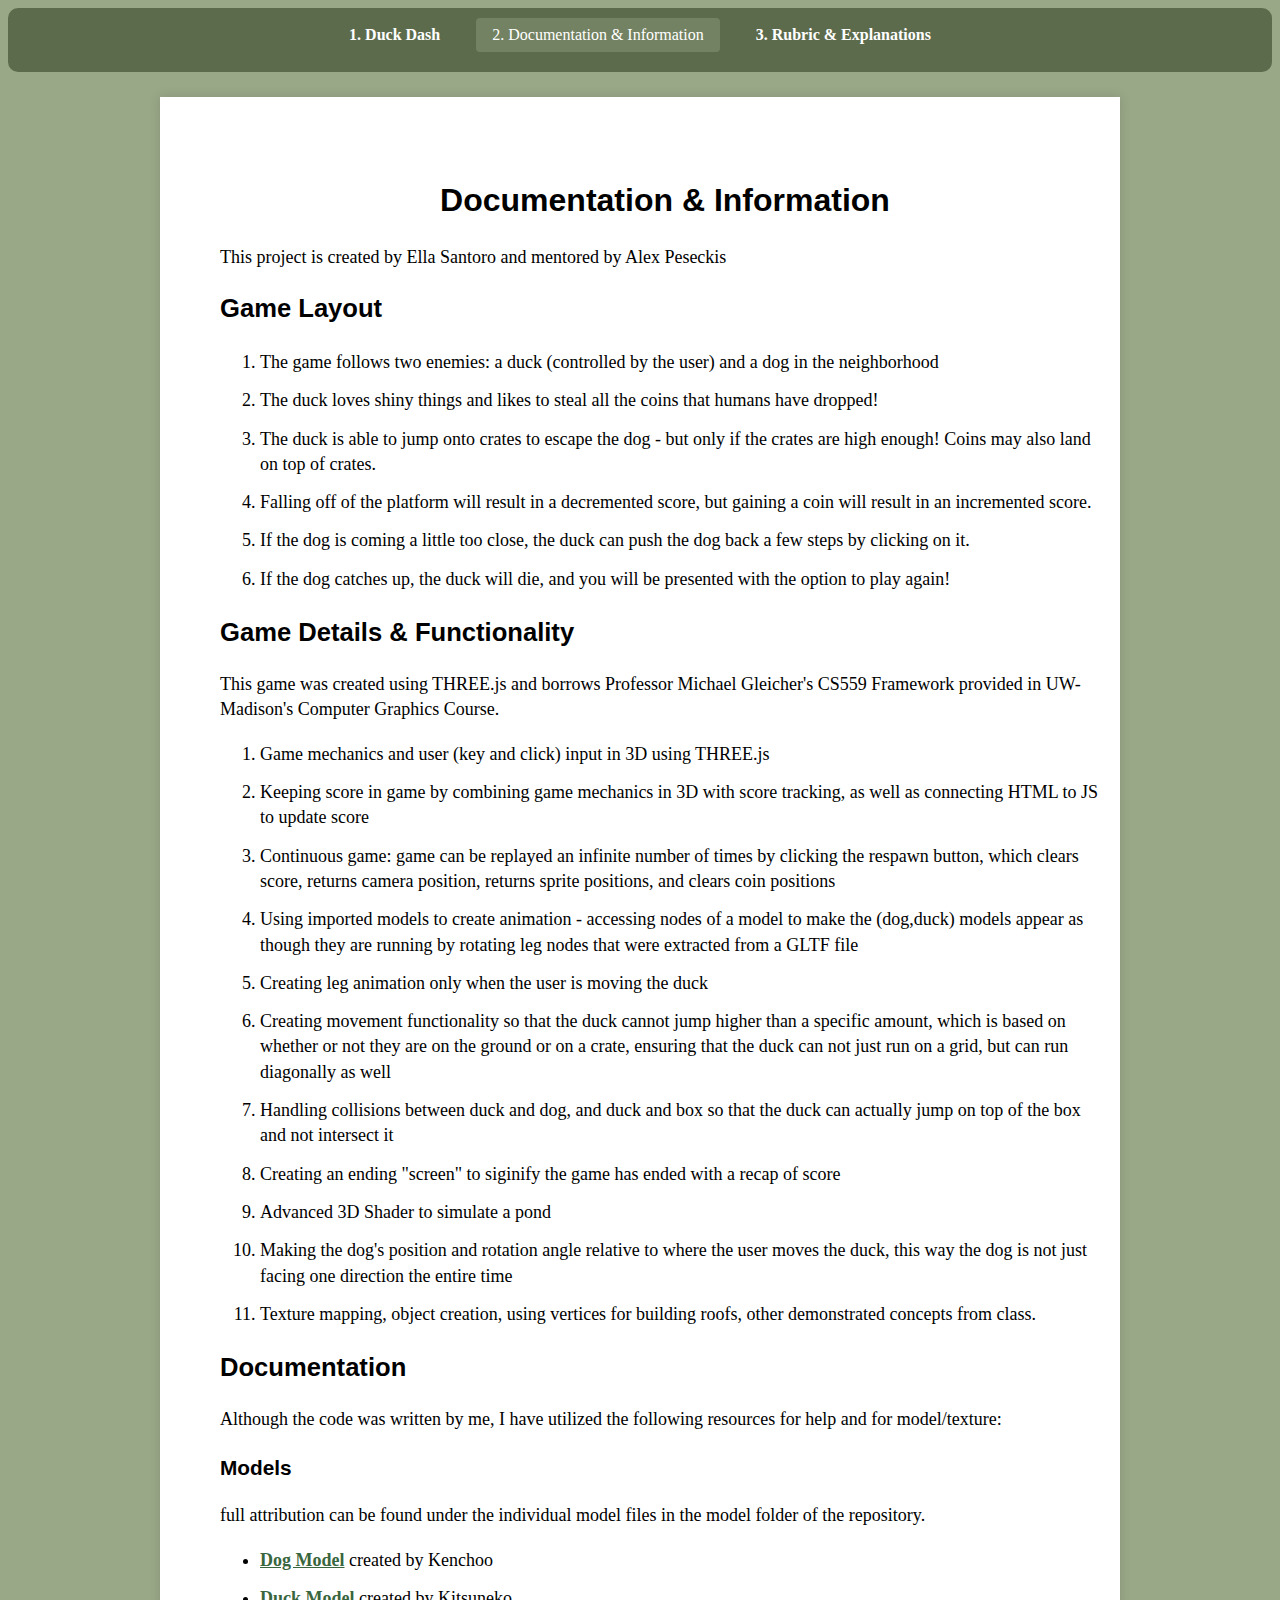
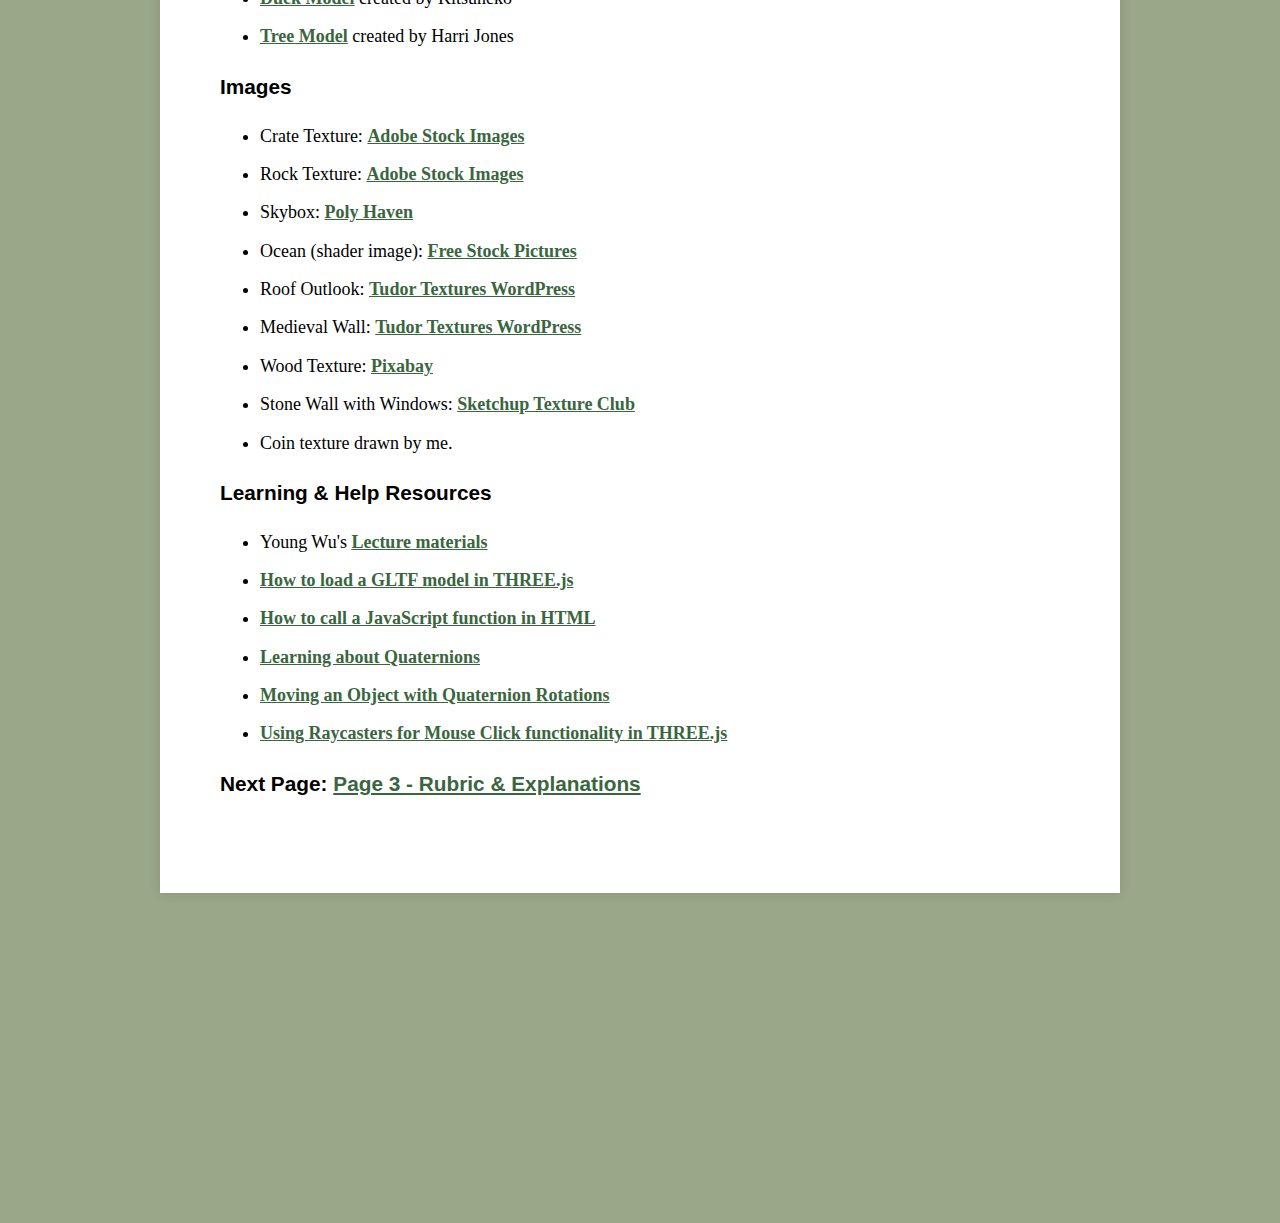
==== docs/2/index.html @ 1a682fab "updated css styles & js files accordingly" ====
<!DOCTYPE html>
<html>

<!-- CS559 Workbook Pages - page content &copy; 2021, Michael Gleicher -->
<!-- This page is part of a Workbook developed for the 
    CS559 Computer Graphics Class at the University of Wisconsin
    https://graphics.cs.wisc.edu/Courses/559-sp2021/ -->

<head>
    <meta name="generator" content="Hugo 0.121.1">
    <meta charset="UTF-8">
    <link rel="stylesheet" href="../../css/workbook.css">
    <script src="../../js/resizeIFrames.js"></script>
</head>

<body>
    <header class="top-nav">
        <nav class="top-nav__menu">
            <ul class="top-nav__list">
                <li class="top-nav__item top-nav__unselected"><a href="../../index.html">1. Duck Dash</a></li>
                <li class="top-nav__item top-nav__selected">2. Documentation & Information</li>
                <li class="top-nav__item top-nav__unselected"><a href="../../docs/3/">3. Rubric & Explanations</a></li>
            </ul>
        </nav>
    </header>
    <div class="container container--outer">
        <div class="maincolumn">


            <main class="main list" role="main">
                <header class="main__header">
                    <h1 class="main__title">Documentation & Information</h1>
                </header>
                <div class="content main__content clearfix">


                    <p>This project is created by Ella Santoro and mentored by Alex Peseckis</p>
                    <h2>Game Layout</h2>
                    <ol>
                        <li>The game follows two enemies: a duck (controlled by the user) and a dog in the neighborhood
                        </li>
                        <li>The duck loves shiny things and likes to steal all the coins that humans have dropped!</li>
                        <li>The duck is able to jump onto crates to escape the dog - but only if the crates are high
                            enough! Coins may
                            also land on top of crates.</li>
                        <li>Falling off of the platform will result in a decremented score, but gaining a coin will
                            result in an incremented score.</li>
                        <li>If the dog is coming a little too close, the duck can push the dog back a few steps by
                            clicking on it.</li>
                        <li>If the dog catches up, the duck will die, and you will be presented with the option to play
                            again!</li>
                    </ol>
                    <h2>Game Details & Functionality</h2>
                    <p>This game was created using THREE.js and borrows Professor Michael Gleicher's CS559 Framework provided in UW-Madison's Computer Graphics Course.
                    </p>
                    <ol>
                        <li>Game mechanics and user (key and click) input in 3D using THREE.js</li>
                        <li>Keeping score in game by combining game mechanics in 3D with score tracking, as well as
                            connecting HTML to JS to update score</li>
                        <li>Continuous game: game can be replayed an infinite number of times by clicking the respawn
                            button, which clears score, returns camera position, returns sprite positions, and clears
                            coin positions</li>
                        <li>Using imported models to create animation - accessing nodes of a model to make the
                            (dog,duck) models appear as though they are running by rotating leg nodes that were
                            extracted from a GLTF file</li>
                        <li>Creating leg animation only when the user is moving the duck</li>
                        <li>Creating movement functionality so that the duck cannot jump higher than a specific amount,
                            which is based on whether or not they are on the ground or on a crate, ensuring that the
                            duck can not just run on a grid, but can run diagonally as well</li>
                        <li>Handling collisions between duck and dog, and duck and box so that the duck can actually
                            jump on top of the box and not intersect it</li>
                        <li>Creating an ending "screen" to siginify the game has ended with a recap of score</li>
                        <li>Advanced 3D Shader to simulate a pond</li>
                        <li>Making the dog's position and rotation angle relative to where the user moves the duck, this
                            way the dog is not just facing one direction the entire time</li>
                        <li>Texture mapping, object creation, using vertices for building roofs, other demonstrated
                            concepts from class.</li>
                        </li>
                    </ol>
                    <h2 id="readings">Documentation</h2>
                    <p>Although the code was written by me, I have utilized the following resources for help and for
                        model/texture:</p>
                    <h3>Models</h3>
                    <p> full attribution can be found under the individual model files in the model folder of the
                        repository.</p>
                    <ul>
                        <li><a href=https://sketchfab.com/3d-models/dog-puppy-72331763040e4314b154f84348fe0957
                                class="link">Dog Model</a> created by Kenchoo </li>
                        <li><a href=https://sketchfab.com/3d-models/duck-b78442de2bc542ef9393608c40664aa1
                                class="link">Duck Model</a> created by Kitsuneko</li>
                        <li><a href=https://sketchfab.com/3d-models/fur-tree-41fa3210e50944eaa489c148e5e2ccc7
                                class="link">Tree Model</a> created by Harri Jones</li>
                    </ul>
                    <h3>Images</h3>
                    <ul>
                        <li>Crate Texture: <a
                                href=https://stock.adobe.com/images/wooden-crate-front-view-cargo-box-texture-3d-illustration/217952517
                                class="link">Adobe Stock Images</a></li>
                        <li>Rock Texture: <a href=https://stock.adobe.com/search?k=rock+texture+seamless
                                class="link">Adobe Stock Images</a></li>
                        <li>Skybox: <a href=https://polyhaven.com/a/wasteland_clouds_puresky class="link">Poly Haven</a>
                        </li>
                        <li>Ocean (shader image): <a href=https://freestocktextures.com/photos-sea/ class="link">Free
                                Stock Pictures</a> </li>
                        <li>Roof Outlook: <a href=https://tastypudding.wordpress.com/2016/10/10/tudor-textures/
                                class="link">Tudor Textures WordPress</a></li>
                        <li>Medieval Wall: <a href=https://tastypudding.wordpress.com/2016/10/10/tudor-textures/
                                class="link">Tudor Textures WordPress</a></li>
                        <li>Wood Texture: <a href=https://pixabay.com/images/search/lighting+wood+material+texture/
                                class="link">Pixabay</a></li>
                        <li>Stone Wall with Windows: <a
                                href=https://www.sketchuptextureclub.com/textures/architecture/buildings/windows/mixed-windows/medieval-windows-texture-seamless-20861
                                class="link">Sketchup Texture Club</a></li>
                        <li> Coin texture drawn by me.</li>
                    </ul>
                    <h3>Learning & Help Resources</h3>
                    <ul>
                        <li>Young Wu's <a href="https://pages.graphics.cs.wisc.edu/559-sp24/" class="link">Lecture
                                materials</a> </li>
                        <li> <a href="https://threejs.org/docs/#examples/en/loaders/GLTFLoader" class="link">How to load
                                a GLTF model in THREE.js</a> </li>
                        <li> <a href="https://blog.hubspot.com/website/call-javascript-function-html" class="link">How
                                to call a JavaScript function in HTML</a> </li>
                        <li> <a href="https://eater.net/quaternions/" class="link">Learning about Quaternions</a> </li>
                        <li> <a href="https://discourse.threejs.org/t/move-object-in-direction-indicated-by-a-vector/44722"
                                class="link">Moving an Object with Quaternion Rotations</a> </li>
                        <li> <a href="https://stackoverflow.com/questions/70455746/three-js-click-event-with-raycaster-and-perspective-camera"
                                class="link">Using Raycasters for Mouse Click functionality in THREE.js</a> </li>

                        </ul>
                    <h3 class="get__started">Next Page:
                        <a href="../../docs/3/">Page 3 - Rubric & Explanations</a>
                    </h3>

                </div>
            </main>

        </div>
    </div>
</body>

</html>
---- css/workbook.css ----
/** choose san-serif or serif for the "main font" **/
/* global setting - everything gets some defaults */
html {
  font-family: Cambria, Georgia, serif;
  background: #99a887;
}

/* make the body */
body {
  padding-bottom: 33vh;
}

h1,
h2,
h3,
h4,
h5,
h6 {
  font-family: Calibri, Helvetica, sans-serif;
}

/* the div surrounding the body parts - float the sidebar next to the content*/
.container {
  background: white;
  position: relative;
  width: 100%;
  max-width: 960px;
  min-width: 600px;
  padding-bottom: 4rem;
  margin: 25px auto;
  box-shadow: 0 0 10px rgba(50, 50, 50, 0.17);
  display: flex;
  flex-wrap: wrap-reverse;
  align-items: center;
}

a {
  color: #39663e
}

/* this is the main body text */
.maincolumn {
  flex-grow: 1;
  flex-shrink: 1;
  flex-basis: 600px;
  justify-content: center;
  margin: 10px;
  margin-left: 60px;
  margin-top: 60px;
  font-size: 1.125rem;
  line-height: 1.4;
  min-width: 0;
}

.maincolumn li {
  padding-top: .1rem;
  padding-bottom: .1rem;
}

.maincolumn li.rubric_item {
  padding-top: 0rem;
  padding-bottom: 0;
  font-size: 1rem;
  line-height: 1.2;
}

.maincolumn h1 {
  font-size: 2rem;
}

.maincolumn h2 {
  font-size: 1.6rem;
}

.maincolumn h3 {
  font-size: 1.3rem;
}

.maincolumn h4 {
  font-size: 1.125rem;
}

.maincolumn h5 {
  font-size: 1.125rem;
}

.maincolumn h6 {
  font-size: 1.125rem;
}

.sidebar {
  border: 2px grey solid;
  border-radius: 5px;
  flex-grow: 0;
  flex-shrink: 0;
  flex-basis: 200px;
  margin: 10px;
  margin-top: 80px;
  margin-left: 0;
  margin-right: auto;
  padding: 5px;
  font-size: .75rem;
  font-family: "Helvetica Narrow", sans-serif;
}

/* make the sidebar menu bulletless */
.Side__List {
  margin: 0;
  list-style-type: none;
  padding-left: 0;
}

.Side__Item {
  margin-left: 0;
  padding: 4px 4px 4px 1rem;
}

.Side__Item a {
  text-decoration: none;
}

.Side__Selected {
  background-color: #42522f;
  color: white;
}

/* make the notes on the side look better */
.Side__Note {
  margin-block-start: 0;
  margin-block-end: 0;
  background-color: lightgrey;
  font-size: 120%;
  padding: 4px 4px 4px;
}

.sidebar h2 {
  margin: 0;
}

.link {
  color: #39663e;
  font-weight: 1000;
}

/* in general, underlined links look terrible, so avoid them */
a:link {
  color: #39663e;
  font-weight: 700;
}

a:hover {
  color: #42522f
}

/* make the "for students" links look better 
   (avoid underlines since they usually have dots in them
   */
.for_students {
  text-decoration: none;
  font-weight: 700;
  font-family: monospace;
}

/* when we want 2 column side by side things for comparison */
.leftright {
  display: flex;
  flex-direction: row;
}

.leftright .left {
  width: 50%;
  margin-right: 5px;
}

.right {
  width: 50%;
  margin-left: 5px;
}

.highlight pre,
.highlight code {
  font-size: 1rem;
  font-family: consolas, monaco, monospace;
  color: #42522f;
  overflow: scroll;
}

/************************************************************************/
/* Making the exercises look right... */
/** We always like to put borders around Canvas and SVG */
canvas {
  border: 2px solid black;
}

svg {
  border: 2px solid black;
}

/** put each example into a box */
.examplebox {
  border: 2px solid black;
  border-radius: 10px;
  padding: 0px 10px 0px 10px;
  margin: 15px 5px 15px 5px;
}

/** make the summaries a little different */
.sumbox {
  border: 2px solid black;
  border-radius: 10px;
  padding: 0px 10px 0px 10px;
  margin: 15px 5px 15px 5px;
}

/** simple box for text */
.simplebox {
  border: 2px solid black;
  padding: 5px 5px 5px 5px;
  margin: 5px 5px 5px 5px;
  width: 500px;
}

.halfbox {
  border: 2px solid black;
  padding: 5px 5px 5px 5px;
  margin: 5px 5px 5px 5px;
  width: 45%;
}

/** a warning box */
.warnbox {
  border: 2px solid darkgoldenrod;
  background-color: #F0E59f;
  padding: 10px;
  margin: 10px;
  width: 80%;
}

/** basic button style so things aren't too ugly */
/* for playing with the buttons */
.basicbutton {
  width: 100px;
  height: 30px;
  border-radius: 5px;
  border: 2px solid black;
  margin: 8px;
  background-color: lightgrey;
}

.basicbutton:hover {
  border: 4px solid black;
}

.basicbutton:active {
  color: white;
  background-color: darkgray;
}

/** very plain tables */
table {
  border-collapse: collapse;
}

table,
th,
td {
  border: 1px solid black;
}

th,
td {
  padding: 3px;
}

li {
  margin-bottom: 10px;
}

/*********************************************/
/* stuff for expand (adapted from book) */
.book-expand {
  margin-top: 1rem;
  margin-bottom: 1rem;
  border: 1px solid #e9ecef;
  border-radius: 0.15rem;
  overflow: hidden;
}

.book-expand .book-expand-head {
  background: #f8f9fa;
  padding: 0.5rem 1rem;
  cursor: pointer;
}

.book-expand .book-expand-content {
  display: none;
  padding: 1rem;
}

.book-expand input[type="checkbox"]:checked+.book-expand-content {
  display: block;
}

.expand__button {
  color: #39663e;
  font-style: italic;
}

.dimbox {
  background-color: #ffd;
  border: 1px solid #bbd;
  margin: 10pt;
  padding: 6pt;
}

.workbook-todo {
  display: grid;
  grid-template-columns: auto 1fr;
  padding: 1rem;
  background-color: #f9d;
  margin-bottom: 1rem;
  font-size: 120%;
  font-family: 'Courier New', Courier, monospace;
}

.workbook-todo>strong,
.workbook-todo>div {
  display: inline-block;
}

.workbook-future {
  display: grid;
  grid-template-columns: auto 1fr;
  padding: 1rem;
  background-color: #9fd;
  margin-bottom: 1rem;
  font-size: 120%;
  font-family: 'Courier New', Courier, monospace;
}

.workbook-future>strong,
.workbook-future>div {
  display: inline-block;
}

.page-rubric-container {
  margin: 1rem 0rem 1rem 0rem;
  padding: 1rem;
  border: 1px solid darkslategray;
  background-color: #a8b895;
}

.page-rubric-grid {
  border: 1px solid darkslategray;
  display: grid;
  grid-template-columns: auto auto 1fr;
}

.page-rubric-grid div {
  border: 1px solid darkslategray;
}

.page-rubric-grid-header {
  padding-top: 0.5rem;
  grid-column: 1 / span 3;
  padding: 0.5rem 0.5rem 0.5rem 0.5rem;
  font-weight: 600;
}

.page-rubric-grid-box {
  grid-column: 1;
  padding: 0.25rem 0.5rem 0.25rem 1.5rem;
  text-align: left;
}

.page-rubric-grid-points {
  grid-column: 2;
  padding: 0.25rem 0.5rem 0.25rem 0.5rem;
  text-align: center;
}

.page-rubric-grid-desc {
  grid-column: 3;
  padding: 0.25rem 0.5rem 0.25rem 0.5rem;
}

.rubric-box-regular {
  background-color: #f0f0f0;
}

.rubric-box-bonus {
  background-color: #e7ffff;
}

.multifigure {
  display: flex;
  flex-wrap: wrap;
  justify-content: center;
}

.multifigure>figure {
  margin: 1rem;
}

.includebox {
  display: flex;
  justify-content: center;
  margin: 0 auto;
  width: 100%;
  max-width: 70%;
}

.includebox iframe {
  width: 100%;
  max-width: 100%;
  height: auto;
  border: none;
}


.expandbox {
  border-radius: 5px;
  background-color: #bbd;
  border: 2px solid black;
  padding: 5px;
}

.post__title {
  text-align: center;
  /* Center the title horizontally */
  margin: 20px 0;
  /* Add vertical spacing */
  font-size: 2.5rem;
  /* Adjust the font size as needed */
}


/* Styles for Top Navigation Bar */
.top-nav {
  display: flex;
  align-items: center;
  justify-content: center;
  background-color: #5d6b4d;
  color: white;
  padding: 10px 20px;
  position: relative;
  border-radius: 10px;
  flex-wrap: wrap;
  /* Allows wrapping on smaller screens */
}

.top-nav__title {
  font-size: 1.5em;
  color: white;
  margin: 0;
  position: absolute;
  left: 20px;
  /* Fixes title to the left */
  white-space: nowrap;
  /* Prevents text from breaking into two lines */
}

/* Center navigation menu */
.top-nav__menu {
  display: flex;
  gap: 20px;
  justify-content: center;
}

/* Hide overflow and wrap elements when screen width is small */
@media (max-width: 600px) {
  .top-nav__title {
    position: static;
    /* Allows title to move inline */
    margin-bottom: 10px;
  }

  .top-nav {
    flex-direction: column;
    align-items: center;
  }
}

.top-nav__list {
  list-style-type: none;
  margin: 0;
  padding: 0;
  display: flex;
  gap: 20px;
}

.top-nav__item {
  font-size: 1em;
}

.top-nav__item a {
  color: white;
  text-decoration: none;
  padding: 8px 16px;
  display: inline-block;
  border-radius: 4px;
}

.top-nav__selected {
  background-color: #738262;
  border-radius: 4px;
  padding: 8px 16px;
  display: inline-block;
}

.top-nav__item a:hover {
  background-color: #738262;
}

.main__title {
  text-align: center;
}
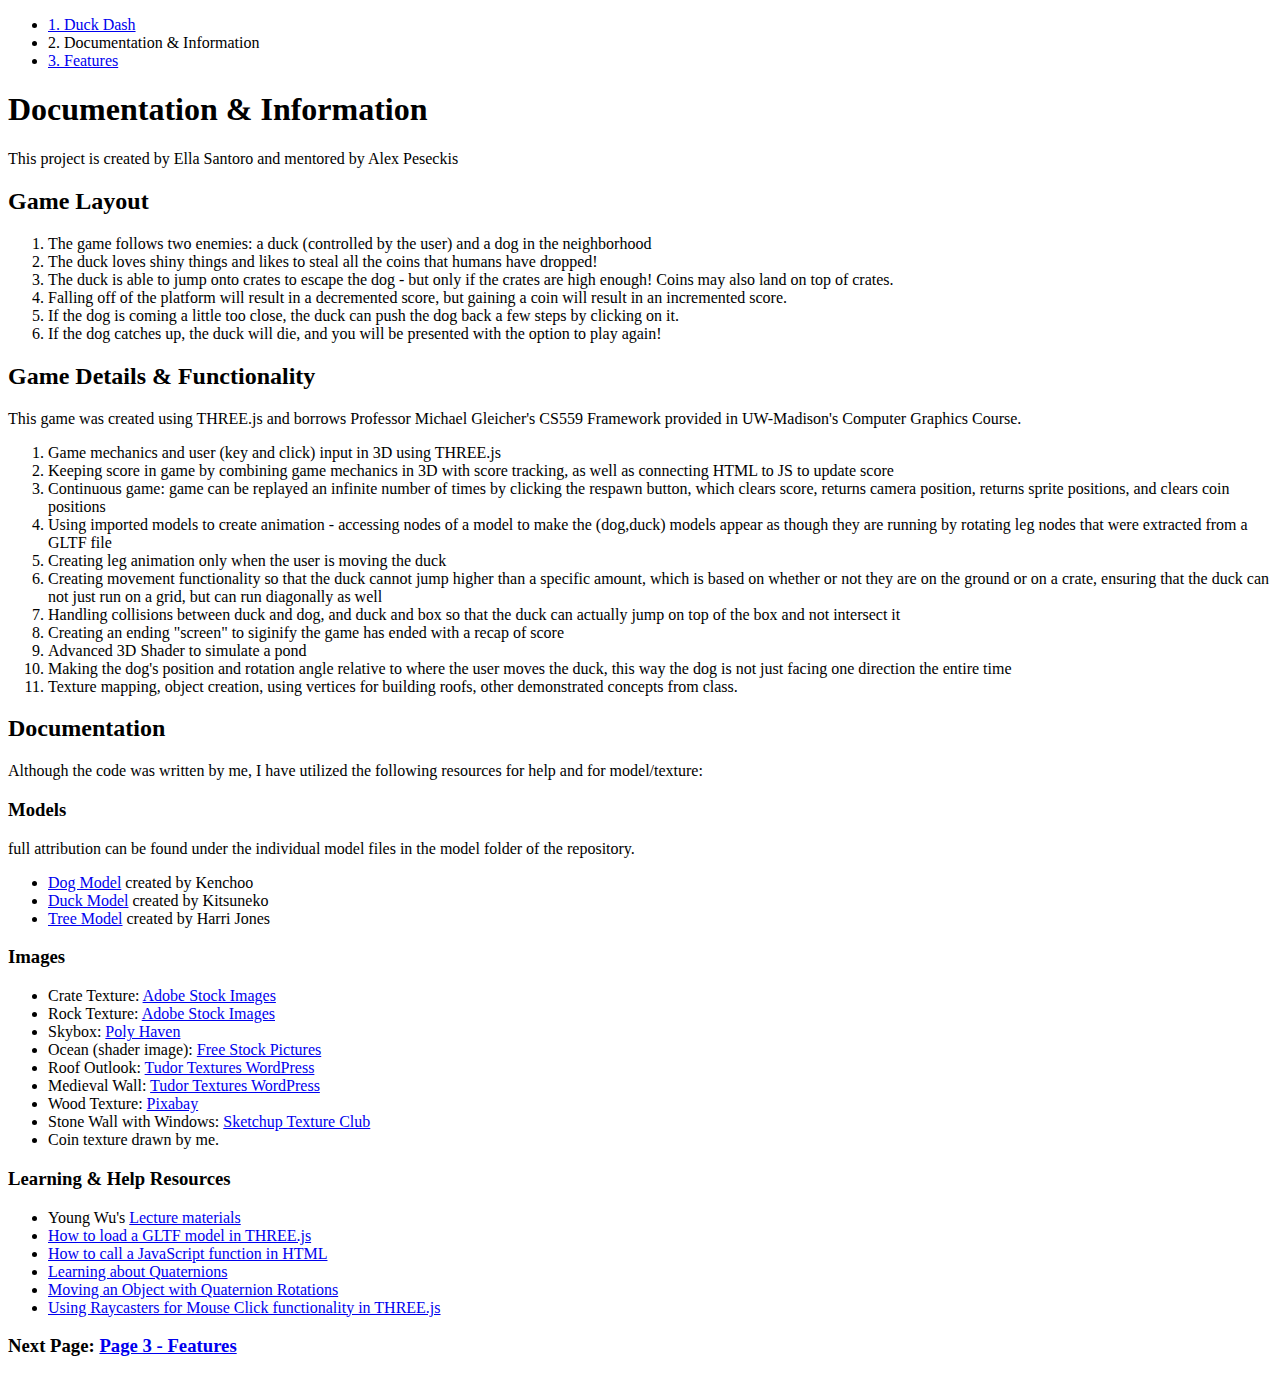
==== commit a3d7fe73: "final debug" ====
--- a/docs/2/index.html
+++ b/docs/2/index.html
@@ -9,17 +9,17 @@
 <head>
     <meta name="generator" content="Hugo 0.121.1">
     <meta charset="UTF-8">
-    <link rel="stylesheet" href="../../css/workbook.css">
-    <script src="../../js/resizeIFrames.js"></script>
+    <link rel="stylesheet" href="./css/workbook.css">
+    <script src="./js/resizeIFrames.js"></script>
 </head>
 
 <body>
     <header class="top-nav">
         <nav class="top-nav__menu">
             <ul class="top-nav__list">
-                <li class="top-nav__item top-nav__unselected"><a href="../../index.html">1. Duck Dash</a></li>
+                <li class="top-nav__item top-nav__unselected"><a href="./index.html">1. Duck Dash</a></li>
                 <li class="top-nav__item top-nav__selected">2. Documentation & Information</li>
-                <li class="top-nav__item top-nav__unselected"><a href="../../docs/3/">3. Rubric & Explanations</a></li>
+                <li class="top-nav__item top-nav__unselected"><a href="./docs/3/">3. Features</a></li>
             </ul>
         </nav>
     </header>
@@ -129,7 +129,7 @@
 
                         </ul>
                     <h3 class="get__started">Next Page:
-                        <a href="../../docs/3/">Page 3 - Rubric & Explanations</a>
+                        <a href="./docs/3/">Page 3 - Features</a>
                     </h3>
 
                 </div>
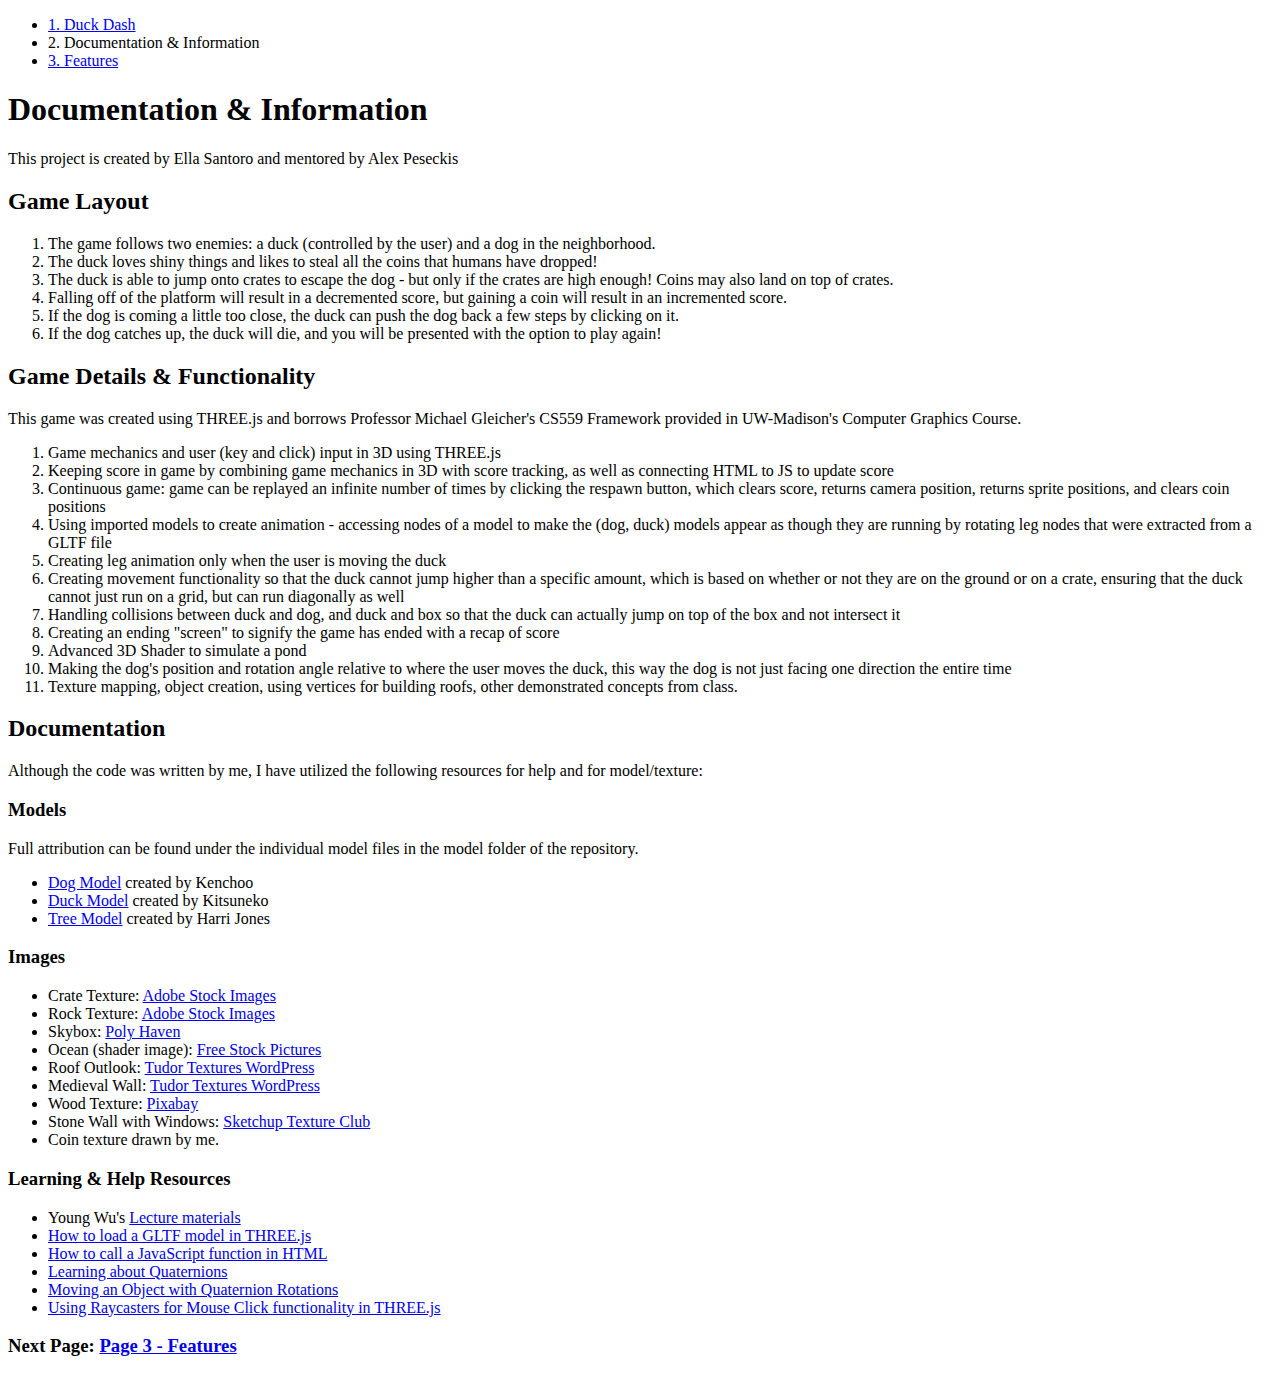
==== commit 445eb64b: "debug" ====
--- a/docs/2/index.html
+++ b/docs/2/index.html
@@ -9,134 +9,87 @@
 <head>
     <meta name="generator" content="Hugo 0.121.1">
     <meta charset="UTF-8">
-    <link rel="stylesheet" href="./css/workbook.css">
-    <script src="./js/resizeIFrames.js"></script>
+    <link rel="stylesheet" href="../css/workbook.css"> <!-- Updated path -->
+    <script src="../js/resizeIFrames.js"></script> <!-- Updated path -->
 </head>
 
 <body>
     <header class="top-nav">
         <nav class="top-nav__menu">
             <ul class="top-nav__list">
-                <li class="top-nav__item top-nav__unselected"><a href="./index.html">1. Duck Dash</a></li>
+                <li class="top-nav__item top-nav__unselected"><a href="../index.html">1. Duck Dash</a></li> <!-- Updated path -->
                 <li class="top-nav__item top-nav__selected">2. Documentation & Information</li>
-                <li class="top-nav__item top-nav__unselected"><a href="./docs/3/">3. Features</a></li>
+                <li class="top-nav__item top-nav__unselected"><a href="./3/index.html">3. Features</a></li> <!-- Updated path -->
             </ul>
         </nav>
     </header>
     <div class="container container--outer">
         <div class="maincolumn">
-
-
             <main class="main list" role="main">
                 <header class="main__header">
                     <h1 class="main__title">Documentation & Information</h1>
                 </header>
                 <div class="content main__content clearfix">
-
-
                     <p>This project is created by Ella Santoro and mentored by Alex Peseckis</p>
                     <h2>Game Layout</h2>
                     <ol>
-                        <li>The game follows two enemies: a duck (controlled by the user) and a dog in the neighborhood
-                        </li>
+                        <li>The game follows two enemies: a duck (controlled by the user) and a dog in the neighborhood.</li>
                         <li>The duck loves shiny things and likes to steal all the coins that humans have dropped!</li>
-                        <li>The duck is able to jump onto crates to escape the dog - but only if the crates are high
-                            enough! Coins may
-                            also land on top of crates.</li>
-                        <li>Falling off of the platform will result in a decremented score, but gaining a coin will
-                            result in an incremented score.</li>
-                        <li>If the dog is coming a little too close, the duck can push the dog back a few steps by
-                            clicking on it.</li>
-                        <li>If the dog catches up, the duck will die, and you will be presented with the option to play
-                            again!</li>
+                        <li>The duck is able to jump onto crates to escape the dog - but only if the crates are high enough! Coins may also land on top of crates.</li>
+                        <li>Falling off of the platform will result in a decremented score, but gaining a coin will result in an incremented score.</li>
+                        <li>If the dog is coming a little too close, the duck can push the dog back a few steps by clicking on it.</li>
+                        <li>If the dog catches up, the duck will die, and you will be presented with the option to play again!</li>
                     </ol>
                     <h2>Game Details & Functionality</h2>
-                    <p>This game was created using THREE.js and borrows Professor Michael Gleicher's CS559 Framework provided in UW-Madison's Computer Graphics Course.
-                    </p>
+                    <p>This game was created using THREE.js and borrows Professor Michael Gleicher's CS559 Framework provided in UW-Madison's Computer Graphics Course.</p>
                     <ol>
                         <li>Game mechanics and user (key and click) input in 3D using THREE.js</li>
-                        <li>Keeping score in game by combining game mechanics in 3D with score tracking, as well as
-                            connecting HTML to JS to update score</li>
-                        <li>Continuous game: game can be replayed an infinite number of times by clicking the respawn
-                            button, which clears score, returns camera position, returns sprite positions, and clears
-                            coin positions</li>
-                        <li>Using imported models to create animation - accessing nodes of a model to make the
-                            (dog,duck) models appear as though they are running by rotating leg nodes that were
-                            extracted from a GLTF file</li>
+                        <li>Keeping score in game by combining game mechanics in 3D with score tracking, as well as connecting HTML to JS to update score</li>
+                        <li>Continuous game: game can be replayed an infinite number of times by clicking the respawn button, which clears score, returns camera position, returns sprite positions, and clears coin positions</li>
+                        <li>Using imported models to create animation - accessing nodes of a model to make the (dog, duck) models appear as though they are running by rotating leg nodes that were extracted from a GLTF file</li>
                         <li>Creating leg animation only when the user is moving the duck</li>
-                        <li>Creating movement functionality so that the duck cannot jump higher than a specific amount,
-                            which is based on whether or not they are on the ground or on a crate, ensuring that the
-                            duck can not just run on a grid, but can run diagonally as well</li>
-                        <li>Handling collisions between duck and dog, and duck and box so that the duck can actually
-                            jump on top of the box and not intersect it</li>
-                        <li>Creating an ending "screen" to siginify the game has ended with a recap of score</li>
+                        <li>Creating movement functionality so that the duck cannot jump higher than a specific amount, which is based on whether or not they are on the ground or on a crate, ensuring that the duck cannot just run on a grid, but can run diagonally as well</li>
+                        <li>Handling collisions between duck and dog, and duck and box so that the duck can actually jump on top of the box and not intersect it</li>
+                        <li>Creating an ending "screen" to signify the game has ended with a recap of score</li>
                         <li>Advanced 3D Shader to simulate a pond</li>
-                        <li>Making the dog's position and rotation angle relative to where the user moves the duck, this
-                            way the dog is not just facing one direction the entire time</li>
-                        <li>Texture mapping, object creation, using vertices for building roofs, other demonstrated
-                            concepts from class.</li>
-                        </li>
+                        <li>Making the dog's position and rotation angle relative to where the user moves the duck, this way the dog is not just facing one direction the entire time</li>
+                        <li>Texture mapping, object creation, using vertices for building roofs, other demonstrated concepts from class.</li>
                     </ol>
                     <h2 id="readings">Documentation</h2>
-                    <p>Although the code was written by me, I have utilized the following resources for help and for
-                        model/texture:</p>
+                    <p>Although the code was written by me, I have utilized the following resources for help and for model/texture:</p>
                     <h3>Models</h3>
-                    <p> full attribution can be found under the individual model files in the model folder of the
-                        repository.</p>
+                    <p>Full attribution can be found under the individual model files in the model folder of the repository.</p>
                     <ul>
-                        <li><a href=https://sketchfab.com/3d-models/dog-puppy-72331763040e4314b154f84348fe0957
-                                class="link">Dog Model</a> created by Kenchoo </li>
-                        <li><a href=https://sketchfab.com/3d-models/duck-b78442de2bc542ef9393608c40664aa1
-                                class="link">Duck Model</a> created by Kitsuneko</li>
-                        <li><a href=https://sketchfab.com/3d-models/fur-tree-41fa3210e50944eaa489c148e5e2ccc7
-                                class="link">Tree Model</a> created by Harri Jones</li>
+                        <li><a href="https://sketchfab.com/3d-models/dog-puppy-72331763040e4314b154f84348fe0957" class="link">Dog Model</a> created by Kenchoo</li>
+                        <li><a href="https://sketchfab.com/3d-models/duck-b78442de2bc542ef9393608c40664aa1" class="link">Duck Model</a> created by Kitsuneko</li>
+                        <li><a href="https://sketchfab.com/3d-models/fur-tree-41fa3210e50944eaa489c148e5e2ccc7" class="link">Tree Model</a> created by Harri Jones</li>
                     </ul>
                     <h3>Images</h3>
                     <ul>
-                        <li>Crate Texture: <a
-                                href=https://stock.adobe.com/images/wooden-crate-front-view-cargo-box-texture-3d-illustration/217952517
-                                class="link">Adobe Stock Images</a></li>
-                        <li>Rock Texture: <a href=https://stock.adobe.com/search?k=rock+texture+seamless
-                                class="link">Adobe Stock Images</a></li>
-                        <li>Skybox: <a href=https://polyhaven.com/a/wasteland_clouds_puresky class="link">Poly Haven</a>
-                        </li>
-                        <li>Ocean (shader image): <a href=https://freestocktextures.com/photos-sea/ class="link">Free
-                                Stock Pictures</a> </li>
-                        <li>Roof Outlook: <a href=https://tastypudding.wordpress.com/2016/10/10/tudor-textures/
-                                class="link">Tudor Textures WordPress</a></li>
-                        <li>Medieval Wall: <a href=https://tastypudding.wordpress.com/2016/10/10/tudor-textures/
-                                class="link">Tudor Textures WordPress</a></li>
-                        <li>Wood Texture: <a href=https://pixabay.com/images/search/lighting+wood+material+texture/
-                                class="link">Pixabay</a></li>
-                        <li>Stone Wall with Windows: <a
-                                href=https://www.sketchuptextureclub.com/textures/architecture/buildings/windows/mixed-windows/medieval-windows-texture-seamless-20861
-                                class="link">Sketchup Texture Club</a></li>
-                        <li> Coin texture drawn by me.</li>
+                        <li>Crate Texture: <a href="https://stock.adobe.com/images/wooden-crate-front-view-cargo-box-texture-3d-illustration/217952517" class="link">Adobe Stock Images</a></li>
+                        <li>Rock Texture: <a href="https://stock.adobe.com/search?k=rock+texture+seamless" class="link">Adobe Stock Images</a></li>
+                        <li>Skybox: <a href="https://polyhaven.com/a/wasteland_clouds_puresky" class="link">Poly Haven</a></li>
+                        <li>Ocean (shader image): <a href="https://freestocktextures.com/photos-sea/" class="link">Free Stock Pictures</a></li>
+                        <li>Roof Outlook: <a href="https://tastypudding.wordpress.com/2016/10/10/tudor-textures/" class="link">Tudor Textures WordPress</a></li>
+                        <li>Medieval Wall: <a href="https://tastypudding.wordpress.com/2016/10/10/tudor-textures/" class="link">Tudor Textures WordPress</a></li>
+                        <li>Wood Texture: <a href="https://pixabay.com/images/search/lighting+wood+material+texture/" class="link">Pixabay</a></li>
+                        <li>Stone Wall with Windows: <a href="https://www.sketchuptextureclub.com/textures/architecture/buildings/windows/mixed-windows/medieval-windows-texture-seamless-20861" class="link">Sketchup Texture Club</a></li>
+                        <li>Coin texture drawn by me.</li>
                     </ul>
                     <h3>Learning & Help Resources</h3>
                     <ul>
-                        <li>Young Wu's <a href="https://pages.graphics.cs.wisc.edu/559-sp24/" class="link">Lecture
-                                materials</a> </li>
-                        <li> <a href="https://threejs.org/docs/#examples/en/loaders/GLTFLoader" class="link">How to load
-                                a GLTF model in THREE.js</a> </li>
-                        <li> <a href="https://blog.hubspot.com/website/call-javascript-function-html" class="link">How
-                                to call a JavaScript function in HTML</a> </li>
-                        <li> <a href="https://eater.net/quaternions/" class="link">Learning about Quaternions</a> </li>
-                        <li> <a href="https://discourse.threejs.org/t/move-object-in-direction-indicated-by-a-vector/44722"
-                                class="link">Moving an Object with Quaternion Rotations</a> </li>
-                        <li> <a href="https://stackoverflow.com/questions/70455746/three-js-click-event-with-raycaster-and-perspective-camera"
-                                class="link">Using Raycasters for Mouse Click functionality in THREE.js</a> </li>
-
-                        </ul>
-                    <h3 class="get__started">Next Page:
-                        <a href="./docs/3/">Page 3 - Features</a>
-                    </h3>
-
+                        <li>Young Wu's <a href="https://pages.graphics.cs.wisc.edu/559-sp24/" class="link">Lecture materials</a></li>
+                        <li><a href="https://threejs.org/docs/#examples/en/loaders/GLTFLoader" class="link">How to load a GLTF model in THREE.js</a></li>
+                        <li><a href="https://blog.hubspot.com/website/call-javascript-function-html" class="link">How to call a JavaScript function in HTML</a></li>
+                        <li><a href="https://eater.net/quaternions/" class="link">Learning about Quaternions</a></li>
+                        <li><a href="https://discourse.threejs.org/t/move-object-in-direction-indicated-by-a-vector/44722" class="link">Moving an Object with Quaternion Rotations</a></li>
+                        <li><a href="https://stackoverflow.com/questions/70455746/three-js-click-event-with-raycaster-and-perspective-camera" class="link">Using Raycasters for Mouse Click functionality in THREE.js</a></li>
+                    </ul>
+                    <h3 class="get__started">Next Page: <a href="./3/index.html">Page 3 - Features</a></h3>
                 </div>
             </main>
-
         </div>
     </div>
 </body>
 
-</html>+</html>
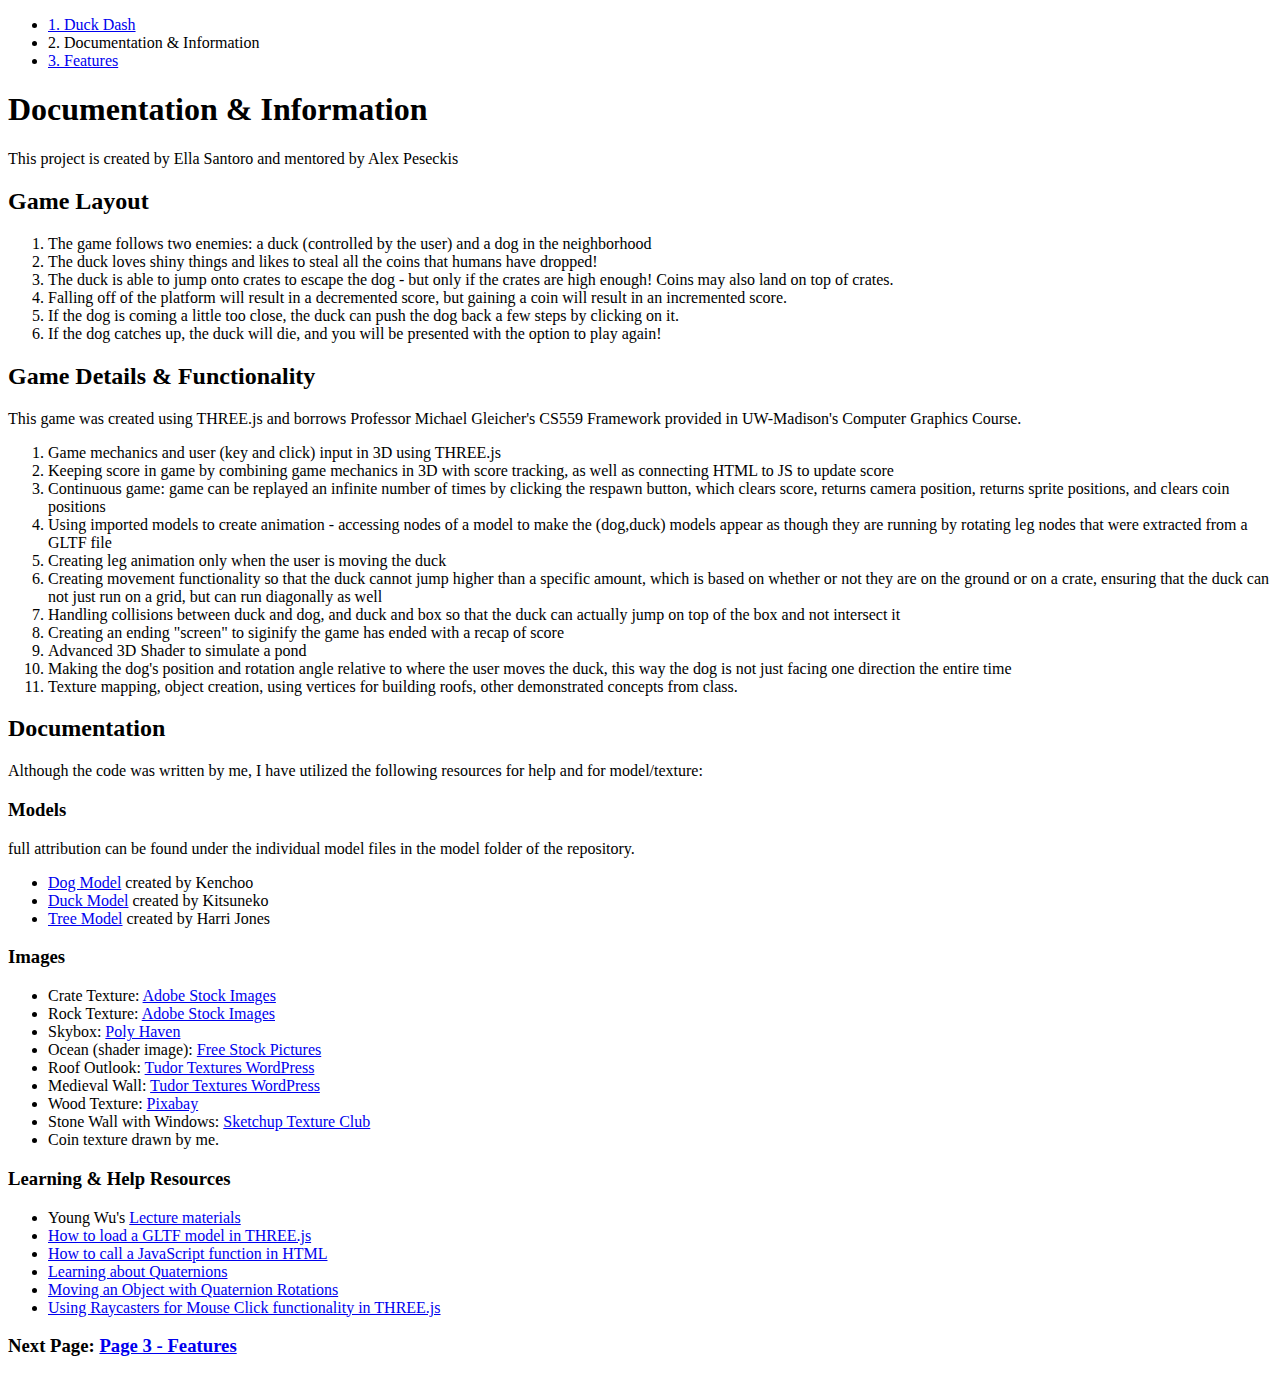
==== commit a0236e7f: "paths" ====
--- a/docs/2/index.html
+++ b/docs/2/index.html
@@ -9,87 +9,134 @@
 <head>
     <meta name="generator" content="Hugo 0.121.1">
     <meta charset="UTF-8">
-    <link rel="stylesheet" href="../css/workbook.css"> <!-- Updated path -->
-    <script src="../js/resizeIFrames.js"></script> <!-- Updated path -->
+    <link rel="stylesheet" href="./css/workbook.css">
+    <script src="./js/resizeIFrames.js"></script>
 </head>
 
 <body>
     <header class="top-nav">
         <nav class="top-nav__menu">
             <ul class="top-nav__list">
-                <li class="top-nav__item top-nav__unselected"><a href="../index.html">1. Duck Dash</a></li> <!-- Updated path -->
+                <li class="top-nav__item top-nav__unselected"><a href="./index.html">1. Duck Dash</a></li>
                 <li class="top-nav__item top-nav__selected">2. Documentation & Information</li>
-                <li class="top-nav__item top-nav__unselected"><a href="./3/index.html">3. Features</a></li> <!-- Updated path -->
+                <li class="top-nav__item top-nav__unselected"><a href="./docs/3/">3. Features</a></li>
             </ul>
         </nav>
     </header>
     <div class="container container--outer">
         <div class="maincolumn">
+
+
             <main class="main list" role="main">
                 <header class="main__header">
                     <h1 class="main__title">Documentation & Information</h1>
                 </header>
                 <div class="content main__content clearfix">
+
+
                     <p>This project is created by Ella Santoro and mentored by Alex Peseckis</p>
                     <h2>Game Layout</h2>
                     <ol>
-                        <li>The game follows two enemies: a duck (controlled by the user) and a dog in the neighborhood.</li>
+                        <li>The game follows two enemies: a duck (controlled by the user) and a dog in the neighborhood
+                        </li>
                         <li>The duck loves shiny things and likes to steal all the coins that humans have dropped!</li>
-                        <li>The duck is able to jump onto crates to escape the dog - but only if the crates are high enough! Coins may also land on top of crates.</li>
-                        <li>Falling off of the platform will result in a decremented score, but gaining a coin will result in an incremented score.</li>
-                        <li>If the dog is coming a little too close, the duck can push the dog back a few steps by clicking on it.</li>
-                        <li>If the dog catches up, the duck will die, and you will be presented with the option to play again!</li>
+                        <li>The duck is able to jump onto crates to escape the dog - but only if the crates are high
+                            enough! Coins may
+                            also land on top of crates.</li>
+                        <li>Falling off of the platform will result in a decremented score, but gaining a coin will
+                            result in an incremented score.</li>
+                        <li>If the dog is coming a little too close, the duck can push the dog back a few steps by
+                            clicking on it.</li>
+                        <li>If the dog catches up, the duck will die, and you will be presented with the option to play
+                            again!</li>
                     </ol>
                     <h2>Game Details & Functionality</h2>
-                    <p>This game was created using THREE.js and borrows Professor Michael Gleicher's CS559 Framework provided in UW-Madison's Computer Graphics Course.</p>
+                    <p>This game was created using THREE.js and borrows Professor Michael Gleicher's CS559 Framework provided in UW-Madison's Computer Graphics Course.
+                    </p>
                     <ol>
                         <li>Game mechanics and user (key and click) input in 3D using THREE.js</li>
-                        <li>Keeping score in game by combining game mechanics in 3D with score tracking, as well as connecting HTML to JS to update score</li>
-                        <li>Continuous game: game can be replayed an infinite number of times by clicking the respawn button, which clears score, returns camera position, returns sprite positions, and clears coin positions</li>
-                        <li>Using imported models to create animation - accessing nodes of a model to make the (dog, duck) models appear as though they are running by rotating leg nodes that were extracted from a GLTF file</li>
+                        <li>Keeping score in game by combining game mechanics in 3D with score tracking, as well as
+                            connecting HTML to JS to update score</li>
+                        <li>Continuous game: game can be replayed an infinite number of times by clicking the respawn
+                            button, which clears score, returns camera position, returns sprite positions, and clears
+                            coin positions</li>
+                        <li>Using imported models to create animation - accessing nodes of a model to make the
+                            (dog,duck) models appear as though they are running by rotating leg nodes that were
+                            extracted from a GLTF file</li>
                         <li>Creating leg animation only when the user is moving the duck</li>
-                        <li>Creating movement functionality so that the duck cannot jump higher than a specific amount, which is based on whether or not they are on the ground or on a crate, ensuring that the duck cannot just run on a grid, but can run diagonally as well</li>
-                        <li>Handling collisions between duck and dog, and duck and box so that the duck can actually jump on top of the box and not intersect it</li>
-                        <li>Creating an ending "screen" to signify the game has ended with a recap of score</li>
+                        <li>Creating movement functionality so that the duck cannot jump higher than a specific amount,
+                            which is based on whether or not they are on the ground or on a crate, ensuring that the
+                            duck can not just run on a grid, but can run diagonally as well</li>
+                        <li>Handling collisions between duck and dog, and duck and box so that the duck can actually
+                            jump on top of the box and not intersect it</li>
+                        <li>Creating an ending "screen" to siginify the game has ended with a recap of score</li>
                         <li>Advanced 3D Shader to simulate a pond</li>
-                        <li>Making the dog's position and rotation angle relative to where the user moves the duck, this way the dog is not just facing one direction the entire time</li>
-                        <li>Texture mapping, object creation, using vertices for building roofs, other demonstrated concepts from class.</li>
+                        <li>Making the dog's position and rotation angle relative to where the user moves the duck, this
+                            way the dog is not just facing one direction the entire time</li>
+                        <li>Texture mapping, object creation, using vertices for building roofs, other demonstrated
+                            concepts from class.</li>
+                        </li>
                     </ol>
                     <h2 id="readings">Documentation</h2>
-                    <p>Although the code was written by me, I have utilized the following resources for help and for model/texture:</p>
+                    <p>Although the code was written by me, I have utilized the following resources for help and for
+                        model/texture:</p>
                     <h3>Models</h3>
-                    <p>Full attribution can be found under the individual model files in the model folder of the repository.</p>
+                    <p> full attribution can be found under the individual model files in the model folder of the
+                        repository.</p>
                     <ul>
-                        <li><a href="https://sketchfab.com/3d-models/dog-puppy-72331763040e4314b154f84348fe0957" class="link">Dog Model</a> created by Kenchoo</li>
-                        <li><a href="https://sketchfab.com/3d-models/duck-b78442de2bc542ef9393608c40664aa1" class="link">Duck Model</a> created by Kitsuneko</li>
-                        <li><a href="https://sketchfab.com/3d-models/fur-tree-41fa3210e50944eaa489c148e5e2ccc7" class="link">Tree Model</a> created by Harri Jones</li>
+                        <li><a href=https://sketchfab.com/3d-models/dog-puppy-72331763040e4314b154f84348fe0957
+                                class="link">Dog Model</a> created by Kenchoo </li>
+                        <li><a href=https://sketchfab.com/3d-models/duck-b78442de2bc542ef9393608c40664aa1
+                                class="link">Duck Model</a> created by Kitsuneko</li>
+                        <li><a href=https://sketchfab.com/3d-models/fur-tree-41fa3210e50944eaa489c148e5e2ccc7
+                                class="link">Tree Model</a> created by Harri Jones</li>
                     </ul>
                     <h3>Images</h3>
                     <ul>
-                        <li>Crate Texture: <a href="https://stock.adobe.com/images/wooden-crate-front-view-cargo-box-texture-3d-illustration/217952517" class="link">Adobe Stock Images</a></li>
-                        <li>Rock Texture: <a href="https://stock.adobe.com/search?k=rock+texture+seamless" class="link">Adobe Stock Images</a></li>
-                        <li>Skybox: <a href="https://polyhaven.com/a/wasteland_clouds_puresky" class="link">Poly Haven</a></li>
-                        <li>Ocean (shader image): <a href="https://freestocktextures.com/photos-sea/" class="link">Free Stock Pictures</a></li>
-                        <li>Roof Outlook: <a href="https://tastypudding.wordpress.com/2016/10/10/tudor-textures/" class="link">Tudor Textures WordPress</a></li>
-                        <li>Medieval Wall: <a href="https://tastypudding.wordpress.com/2016/10/10/tudor-textures/" class="link">Tudor Textures WordPress</a></li>
-                        <li>Wood Texture: <a href="https://pixabay.com/images/search/lighting+wood+material+texture/" class="link">Pixabay</a></li>
-                        <li>Stone Wall with Windows: <a href="https://www.sketchuptextureclub.com/textures/architecture/buildings/windows/mixed-windows/medieval-windows-texture-seamless-20861" class="link">Sketchup Texture Club</a></li>
-                        <li>Coin texture drawn by me.</li>
+                        <li>Crate Texture: <a
+                                href=https://stock.adobe.com/images/wooden-crate-front-view-cargo-box-texture-3d-illustration/217952517
+                                class="link">Adobe Stock Images</a></li>
+                        <li>Rock Texture: <a href=https://stock.adobe.com/search?k=rock+texture+seamless
+                                class="link">Adobe Stock Images</a></li>
+                        <li>Skybox: <a href=https://polyhaven.com/a/wasteland_clouds_puresky class="link">Poly Haven</a>
+                        </li>
+                        <li>Ocean (shader image): <a href=https://freestocktextures.com/photos-sea/ class="link">Free
+                                Stock Pictures</a> </li>
+                        <li>Roof Outlook: <a href=https://tastypudding.wordpress.com/2016/10/10/tudor-textures/
+                                class="link">Tudor Textures WordPress</a></li>
+                        <li>Medieval Wall: <a href=https://tastypudding.wordpress.com/2016/10/10/tudor-textures/
+                                class="link">Tudor Textures WordPress</a></li>
+                        <li>Wood Texture: <a href=https://pixabay.com/images/search/lighting+wood+material+texture/
+                                class="link">Pixabay</a></li>
+                        <li>Stone Wall with Windows: <a
+                                href=https://www.sketchuptextureclub.com/textures/architecture/buildings/windows/mixed-windows/medieval-windows-texture-seamless-20861
+                                class="link">Sketchup Texture Club</a></li>
+                        <li> Coin texture drawn by me.</li>
                     </ul>
                     <h3>Learning & Help Resources</h3>
                     <ul>
-                        <li>Young Wu's <a href="https://pages.graphics.cs.wisc.edu/559-sp24/" class="link">Lecture materials</a></li>
-                        <li><a href="https://threejs.org/docs/#examples/en/loaders/GLTFLoader" class="link">How to load a GLTF model in THREE.js</a></li>
-                        <li><a href="https://blog.hubspot.com/website/call-javascript-function-html" class="link">How to call a JavaScript function in HTML</a></li>
-                        <li><a href="https://eater.net/quaternions/" class="link">Learning about Quaternions</a></li>
-                        <li><a href="https://discourse.threejs.org/t/move-object-in-direction-indicated-by-a-vector/44722" class="link">Moving an Object with Quaternion Rotations</a></li>
-                        <li><a href="https://stackoverflow.com/questions/70455746/three-js-click-event-with-raycaster-and-perspective-camera" class="link">Using Raycasters for Mouse Click functionality in THREE.js</a></li>
-                    </ul>
-                    <h3 class="get__started">Next Page: <a href="./3/index.html">Page 3 - Features</a></h3>
+                        <li>Young Wu's <a href="https://pages.graphics.cs.wisc.edu/559-sp24/" class="link">Lecture
+                                materials</a> </li>
+                        <li> <a href="https://threejs.org/docs/#examples/en/loaders/GLTFLoader" class="link">How to load
+                                a GLTF model in THREE.js</a> </li>
+                        <li> <a href="https://blog.hubspot.com/website/call-javascript-function-html" class="link">How
+                                to call a JavaScript function in HTML</a> </li>
+                        <li> <a href="https://eater.net/quaternions/" class="link">Learning about Quaternions</a> </li>
+                        <li> <a href="https://discourse.threejs.org/t/move-object-in-direction-indicated-by-a-vector/44722"
+                                class="link">Moving an Object with Quaternion Rotations</a> </li>
+                        <li> <a href="https://stackoverflow.com/questions/70455746/three-js-click-event-with-raycaster-and-perspective-camera"
+                                class="link">Using Raycasters for Mouse Click functionality in THREE.js</a> </li>
+
+                        </ul>
+                    <h3 class="get__started">Next Page:
+                        <a href="./docs/3/">Page 3 - Features</a>
+                    </h3>
+
                 </div>
             </main>
+
         </div>
     </div>
 </body>
 
-</html>
+</html>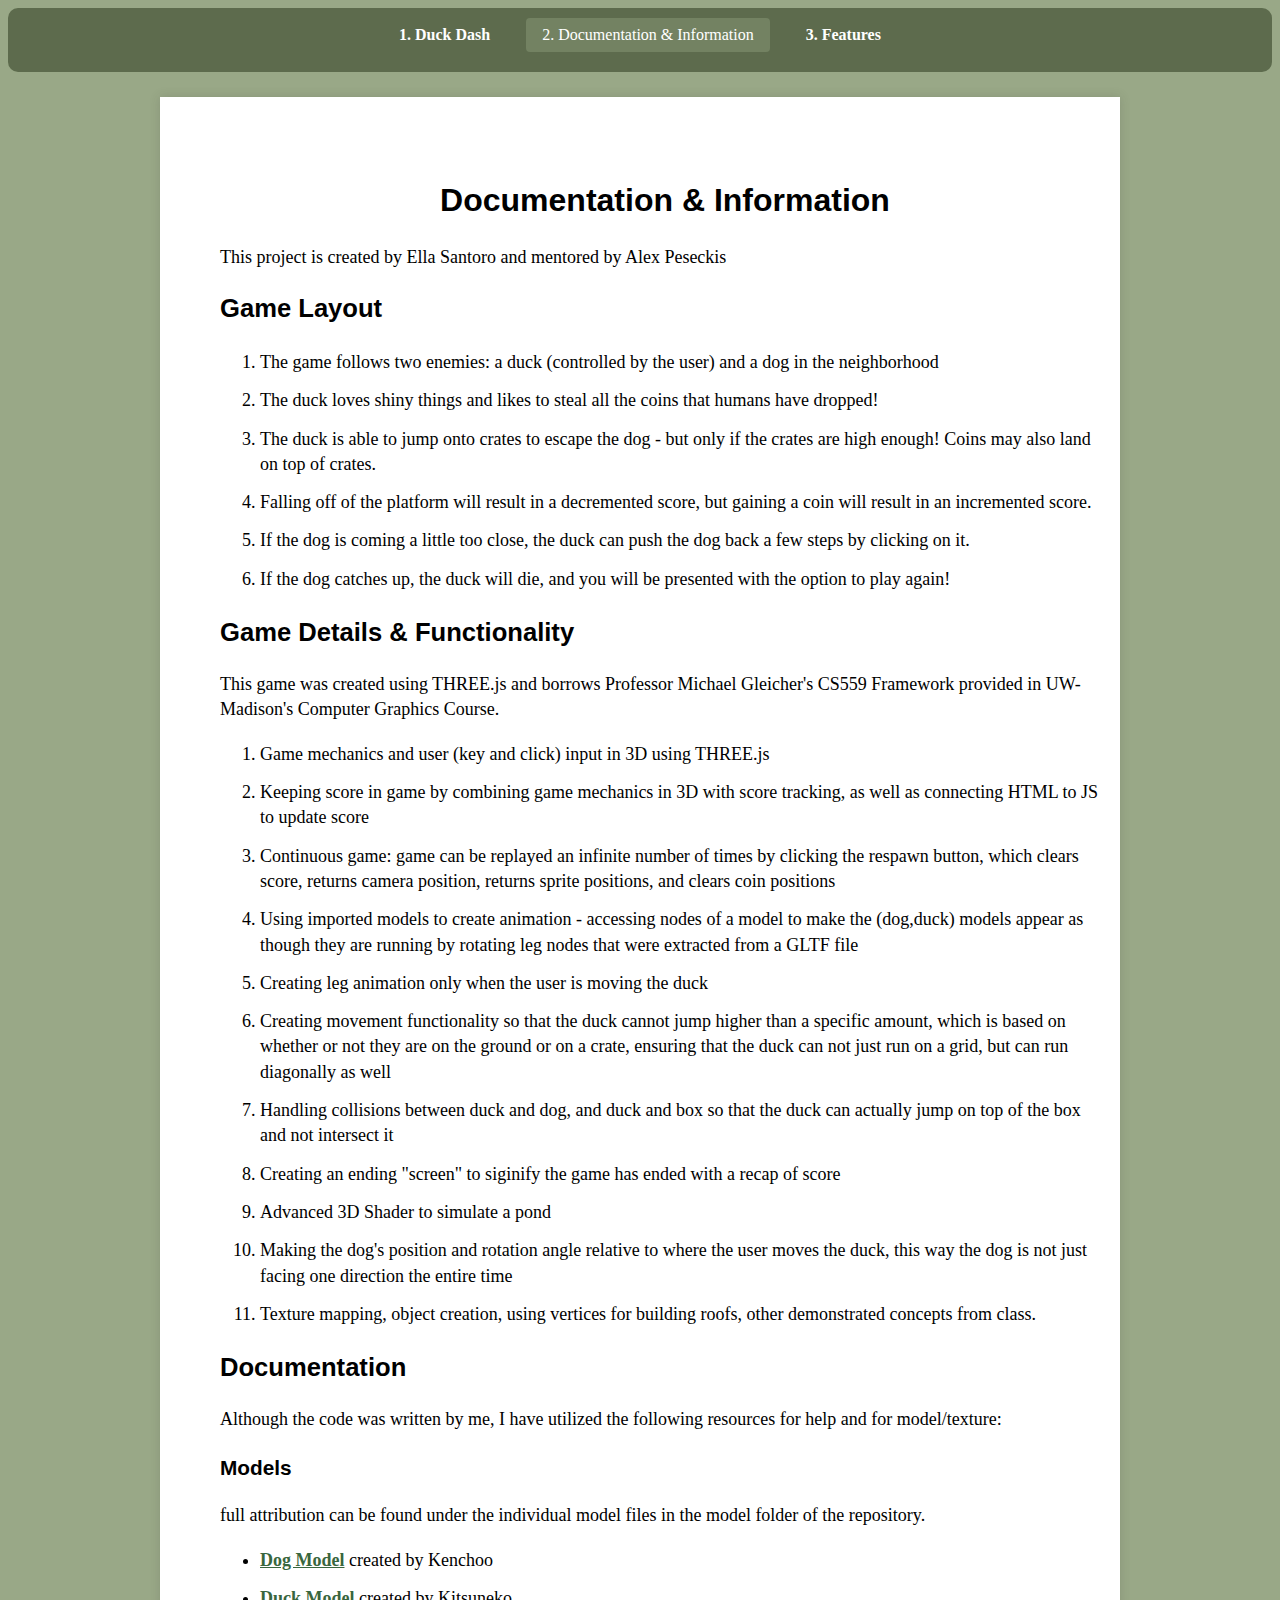
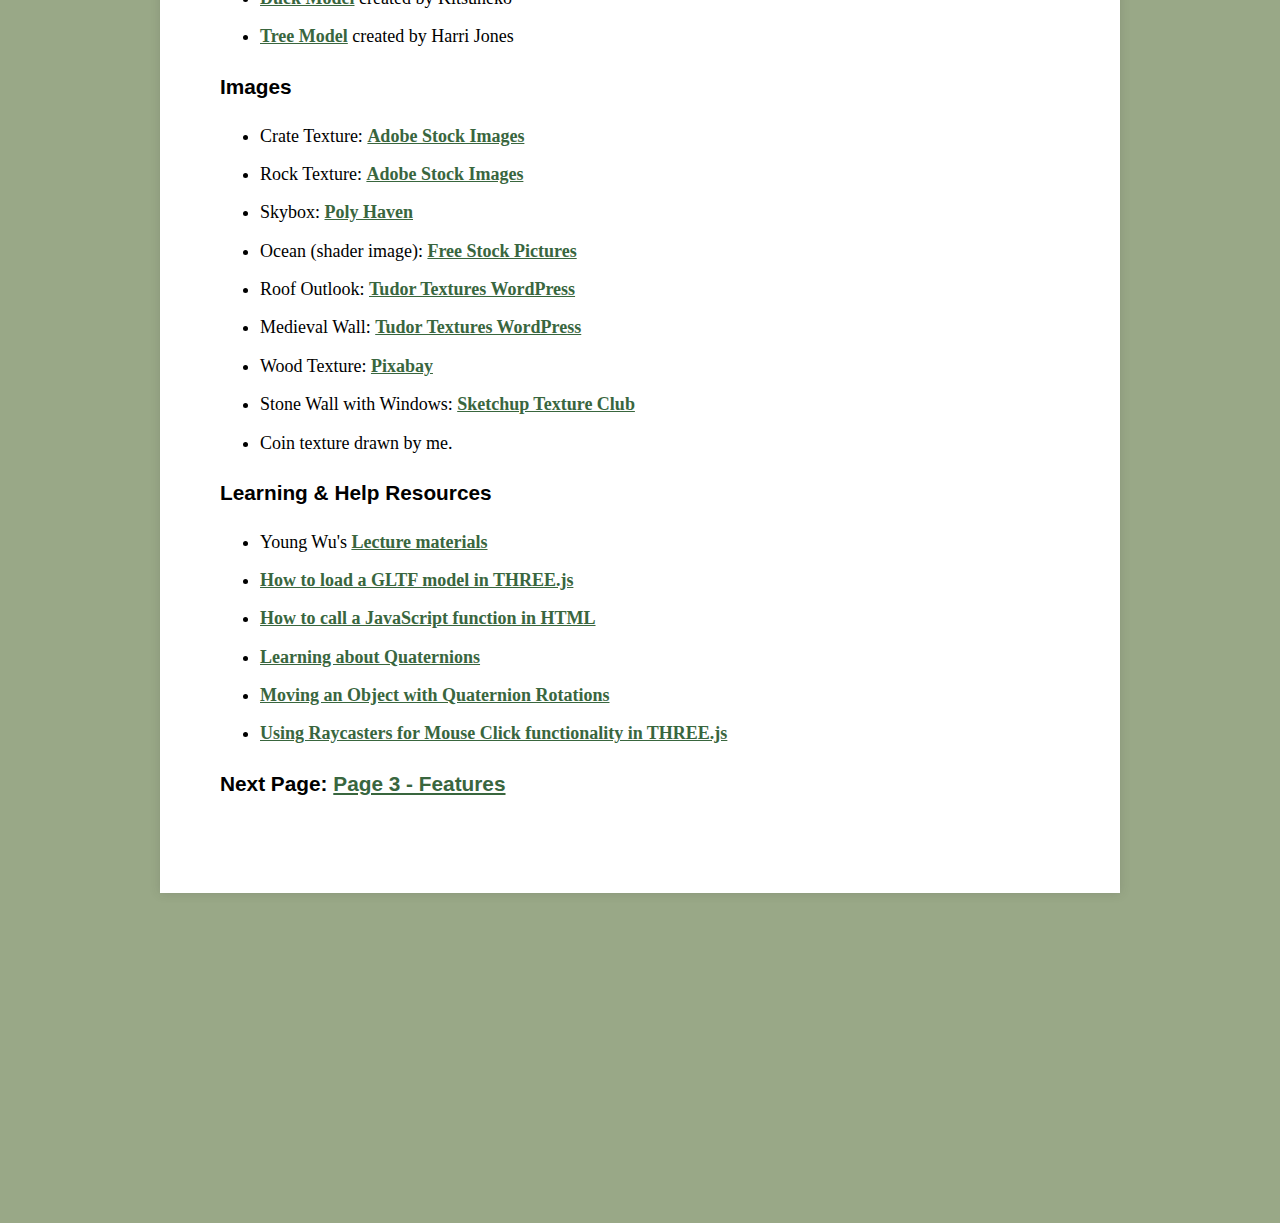
==== commit c0c42f8d: "fixes" ====
--- a/docs/2/index.html
+++ b/docs/2/index.html
@@ -9,15 +9,15 @@
 <head>
     <meta name="generator" content="Hugo 0.121.1">
     <meta charset="UTF-8">
-    <link rel="stylesheet" href="./css/workbook.css">
-    <script src="./js/resizeIFrames.js"></script>
+    <link rel="stylesheet" href="../../css/workbook.css">
+    <script src="../../js/resizeIFrames.js"></script>
 </head>
 
 <body>
     <header class="top-nav">
         <nav class="top-nav__menu">
             <ul class="top-nav__list">
-                <li class="top-nav__item top-nav__unselected"><a href="./index.html">1. Duck Dash</a></li>
+                <li class="top-nav__item top-nav__unselected"><a href=".././index.html">1. Duck Dash</a></li>
                 <li class="top-nav__item top-nav__selected">2. Documentation & Information</li>
                 <li class="top-nav__item top-nav__unselected"><a href="./docs/3/">3. Features</a></li>
             </ul>
--- a/css/workbook.css
+++ b/css/workbook.css
@@ -0,0 +1,517 @@
+/** choose san-serif or serif for the "main font" **/
+/* global setting - everything gets some defaults */
+html {
+  font-family: Cambria, Georgia, serif;
+  background: #99a887;
+}
+
+/* make the body */
+body {
+  padding-bottom: 33vh;
+}
+
+h1,
+h2,
+h3,
+h4,
+h5,
+h6 {
+  font-family: Calibri, Helvetica, sans-serif;
+}
+
+/* the div surrounding the body parts - float the sidebar next to the content*/
+.container {
+  background: white;
+  position: relative;
+  width: 100%;
+  max-width: 960px;
+  min-width: 600px;
+  padding-bottom: 4rem;
+  margin: 25px auto;
+  box-shadow: 0 0 10px rgba(50, 50, 50, 0.17);
+  display: flex;
+  flex-wrap: wrap-reverse;
+  align-items: center;
+}
+
+a {
+  color: #39663e
+}
+
+/* this is the main body text */
+.maincolumn {
+  flex-grow: 1;
+  flex-shrink: 1;
+  flex-basis: 600px;
+  justify-content: center;
+  margin: 10px;
+  margin-left: 60px;
+  margin-top: 60px;
+  font-size: 1.125rem;
+  line-height: 1.4;
+  min-width: 0;
+}
+
+.maincolumn li {
+  padding-top: .1rem;
+  padding-bottom: .1rem;
+}
+
+.maincolumn li.rubric_item {
+  padding-top: 0rem;
+  padding-bottom: 0;
+  font-size: 1rem;
+  line-height: 1.2;
+}
+
+.maincolumn h1 {
+  font-size: 2rem;
+}
+
+.maincolumn h2 {
+  font-size: 1.6rem;
+}
+
+.maincolumn h3 {
+  font-size: 1.3rem;
+}
+
+.maincolumn h4 {
+  font-size: 1.125rem;
+}
+
+.maincolumn h5 {
+  font-size: 1.125rem;
+}
+
+.maincolumn h6 {
+  font-size: 1.125rem;
+}
+
+.sidebar {
+  border: 2px grey solid;
+  border-radius: 5px;
+  flex-grow: 0;
+  flex-shrink: 0;
+  flex-basis: 200px;
+  margin: 10px;
+  margin-top: 80px;
+  margin-left: 0;
+  margin-right: auto;
+  padding: 5px;
+  font-size: .75rem;
+  font-family: "Helvetica Narrow", sans-serif;
+}
+
+/* make the sidebar menu bulletless */
+.Side__List {
+  margin: 0;
+  list-style-type: none;
+  padding-left: 0;
+}
+
+.Side__Item {
+  margin-left: 0;
+  padding: 4px 4px 4px 1rem;
+}
+
+.Side__Item a {
+  text-decoration: none;
+}
+
+.Side__Selected {
+  background-color: #42522f;
+  color: white;
+}
+
+/* make the notes on the side look better */
+.Side__Note {
+  margin-block-start: 0;
+  margin-block-end: 0;
+  background-color: lightgrey;
+  font-size: 120%;
+  padding: 4px 4px 4px;
+}
+
+.sidebar h2 {
+  margin: 0;
+}
+
+.link {
+  color: #39663e;
+  font-weight: 1000;
+}
+
+/* in general, underlined links look terrible, so avoid them */
+a:link {
+  color: #39663e;
+  font-weight: 700;
+}
+
+a:hover {
+  color: #42522f
+}
+
+/* make the "for students" links look better 
+   (avoid underlines since they usually have dots in them
+   */
+.for_students {
+  text-decoration: none;
+  font-weight: 700;
+  font-family: monospace;
+}
+
+/* when we want 2 column side by side things for comparison */
+.leftright {
+  display: flex;
+  flex-direction: row;
+}
+
+.leftright .left {
+  width: 50%;
+  margin-right: 5px;
+}
+
+.right {
+  width: 50%;
+  margin-left: 5px;
+}
+
+.highlight pre,
+.highlight code {
+  font-size: 1rem;
+  font-family: consolas, monaco, monospace;
+  color: #42522f;
+  overflow: scroll;
+}
+
+/************************************************************************/
+/* Making the exercises look right... */
+/** We always like to put borders around Canvas and SVG */
+canvas {
+  border: 2px solid black;
+}
+
+svg {
+  border: 2px solid black;
+}
+
+/** put each example into a box */
+.examplebox {
+  border: 2px solid black;
+  border-radius: 10px;
+  padding: 0px 10px 0px 10px;
+  margin: 15px 5px 15px 5px;
+}
+
+/** make the summaries a little different */
+.sumbox {
+  border: 2px solid black;
+  border-radius: 10px;
+  padding: 0px 10px 0px 10px;
+  margin: 15px 5px 15px 5px;
+}
+
+/** simple box for text */
+.simplebox {
+  border: 2px solid black;
+  padding: 5px 5px 5px 5px;
+  margin: 5px 5px 5px 5px;
+  width: 500px;
+}
+
+.halfbox {
+  border: 2px solid black;
+  padding: 5px 5px 5px 5px;
+  margin: 5px 5px 5px 5px;
+  width: 45%;
+}
+
+/** a warning box */
+.warnbox {
+  border: 2px solid darkgoldenrod;
+  background-color: #F0E59f;
+  padding: 10px;
+  margin: 10px;
+  width: 80%;
+}
+
+/** basic button style so things aren't too ugly */
+/* for playing with the buttons */
+.basicbutton {
+  width: 100px;
+  height: 30px;
+  border-radius: 5px;
+  border: 2px solid black;
+  margin: 8px;
+  background-color: lightgrey;
+}
+
+.basicbutton:hover {
+  border: 4px solid black;
+}
+
+.basicbutton:active {
+  color: white;
+  background-color: darkgray;
+}
+
+/** very plain tables */
+table {
+  border-collapse: collapse;
+}
+
+table,
+th,
+td {
+  border: 1px solid black;
+}
+
+th,
+td {
+  padding: 3px;
+}
+
+li {
+  margin-bottom: 10px;
+}
+
+/*********************************************/
+/* stuff for expand (adapted from book) */
+.book-expand {
+  margin-top: 1rem;
+  margin-bottom: 1rem;
+  border: 1px solid #e9ecef;
+  border-radius: 0.15rem;
+  overflow: hidden;
+}
+
+.book-expand .book-expand-head {
+  background: #f8f9fa;
+  padding: 0.5rem 1rem;
+  cursor: pointer;
+}
+
+.book-expand .book-expand-content {
+  display: none;
+  padding: 1rem;
+}
+
+.book-expand input[type="checkbox"]:checked+.book-expand-content {
+  display: block;
+}
+
+.expand__button {
+  color: #39663e;
+  font-style: italic;
+}
+
+.dimbox {
+  background-color: #ffd;
+  border: 1px solid #bbd;
+  margin: 10pt;
+  padding: 6pt;
+}
+
+.workbook-todo {
+  display: grid;
+  grid-template-columns: auto 1fr;
+  padding: 1rem;
+  background-color: #f9d;
+  margin-bottom: 1rem;
+  font-size: 120%;
+  font-family: 'Courier New', Courier, monospace;
+}
+
+.workbook-todo>strong,
+.workbook-todo>div {
+  display: inline-block;
+}
+
+.workbook-future {
+  display: grid;
+  grid-template-columns: auto 1fr;
+  padding: 1rem;
+  background-color: #9fd;
+  margin-bottom: 1rem;
+  font-size: 120%;
+  font-family: 'Courier New', Courier, monospace;
+}
+
+.workbook-future>strong,
+.workbook-future>div {
+  display: inline-block;
+}
+
+.page-rubric-container {
+  margin: 1rem 0rem 1rem 0rem;
+  padding: 1rem;
+  border: 1px solid darkslategray;
+  background-color: #a8b895;
+}
+
+.page-rubric-grid {
+  border: 1px solid darkslategray;
+  display: grid;
+  grid-template-columns: auto auto 1fr;
+}
+
+.page-rubric-grid div {
+  border: 1px solid darkslategray;
+}
+
+.page-rubric-grid-header {
+  padding-top: 0.5rem;
+  grid-column: 1 / span 3;
+  padding: 0.5rem 0.5rem 0.5rem 0.5rem;
+  font-weight: 600;
+}
+
+.page-rubric-grid-box {
+  grid-column: 1;
+  padding: 0.25rem 0.5rem 0.25rem 1.5rem;
+  text-align: left;
+}
+
+.page-rubric-grid-points {
+  grid-column: 2;
+  padding: 0.25rem 0.5rem 0.25rem 0.5rem;
+  text-align: center;
+}
+
+.page-rubric-grid-desc {
+  grid-column: 3;
+  padding: 0.25rem 0.5rem 0.25rem 0.5rem;
+}
+
+.rubric-box-regular {
+  background-color: #f0f0f0;
+}
+
+.rubric-box-bonus {
+  background-color: #e7ffff;
+}
+
+.multifigure {
+  display: flex;
+  flex-wrap: wrap;
+  justify-content: center;
+}
+
+.multifigure>figure {
+  margin: 1rem;
+}
+
+.includebox {
+  display: flex;
+  justify-content: center;
+  margin: 0 auto;
+  width: 100%;
+  max-width: 70%;
+}
+
+.includebox iframe {
+  width: 100%;
+  max-width: 100%;
+  height: auto;
+  border: none;
+}
+
+
+.expandbox {
+  border-radius: 5px;
+  background-color: #bbd;
+  border: 2px solid black;
+  padding: 5px;
+}
+
+.post__title {
+  text-align: center;
+  /* Center the title horizontally */
+  margin: 20px 0;
+  /* Add vertical spacing */
+  font-size: 2.5rem;
+  /* Adjust the font size as needed */
+}
+
+
+/* Styles for Top Navigation Bar */
+.top-nav {
+  display: flex;
+  align-items: center;
+  justify-content: center;
+  background-color: #5d6b4d;
+  color: white;
+  padding: 10px 20px;
+  position: relative;
+  border-radius: 10px;
+  flex-wrap: wrap;
+  /* Allows wrapping on smaller screens */
+}
+
+.top-nav__title {
+  font-size: 1.5em;
+  color: white;
+  margin: 0;
+  position: absolute;
+  left: 20px;
+  /* Fixes title to the left */
+  white-space: nowrap;
+  /* Prevents text from breaking into two lines */
+}
+
+/* Center navigation menu */
+.top-nav__menu {
+  display: flex;
+  gap: 20px;
+  justify-content: center;
+}
+
+/* Hide overflow and wrap elements when screen width is small */
+@media (max-width: 600px) {
+  .top-nav__title {
+    position: static;
+    /* Allows title to move inline */
+    margin-bottom: 10px;
+  }
+
+  .top-nav {
+    flex-direction: column;
+    align-items: center;
+  }
+}
+
+.top-nav__list {
+  list-style-type: none;
+  margin: 0;
+  padding: 0;
+  display: flex;
+  gap: 20px;
+}
+
+.top-nav__item {
+  font-size: 1em;
+}
+
+.top-nav__item a {
+  color: white;
+  text-decoration: none;
+  padding: 8px 16px;
+  display: inline-block;
+  border-radius: 4px;
+}
+
+.top-nav__selected {
+  background-color: #738262;
+  border-radius: 4px;
+  padding: 8px 16px;
+  display: inline-block;
+}
+
+.top-nav__item a:hover {
+  background-color: #738262;
+}
+
+.main__title {
+  text-align: center;
+}